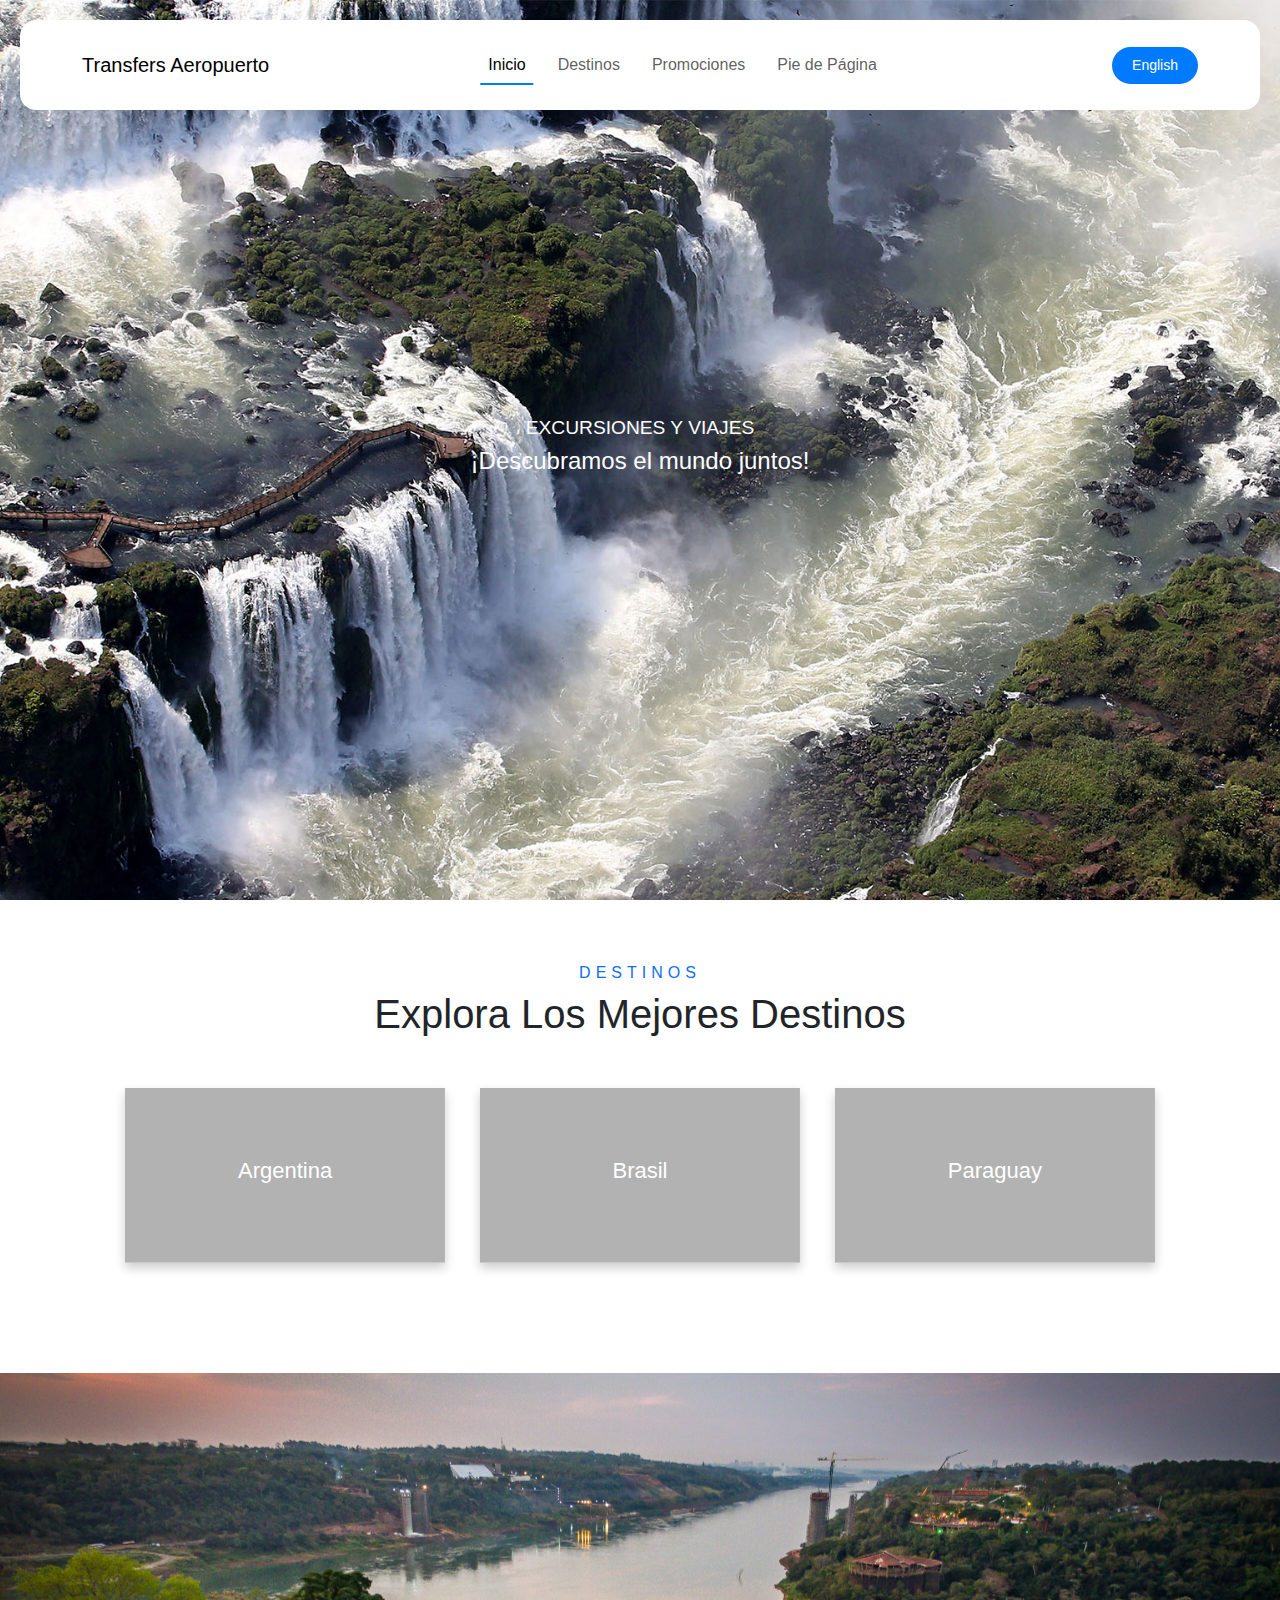
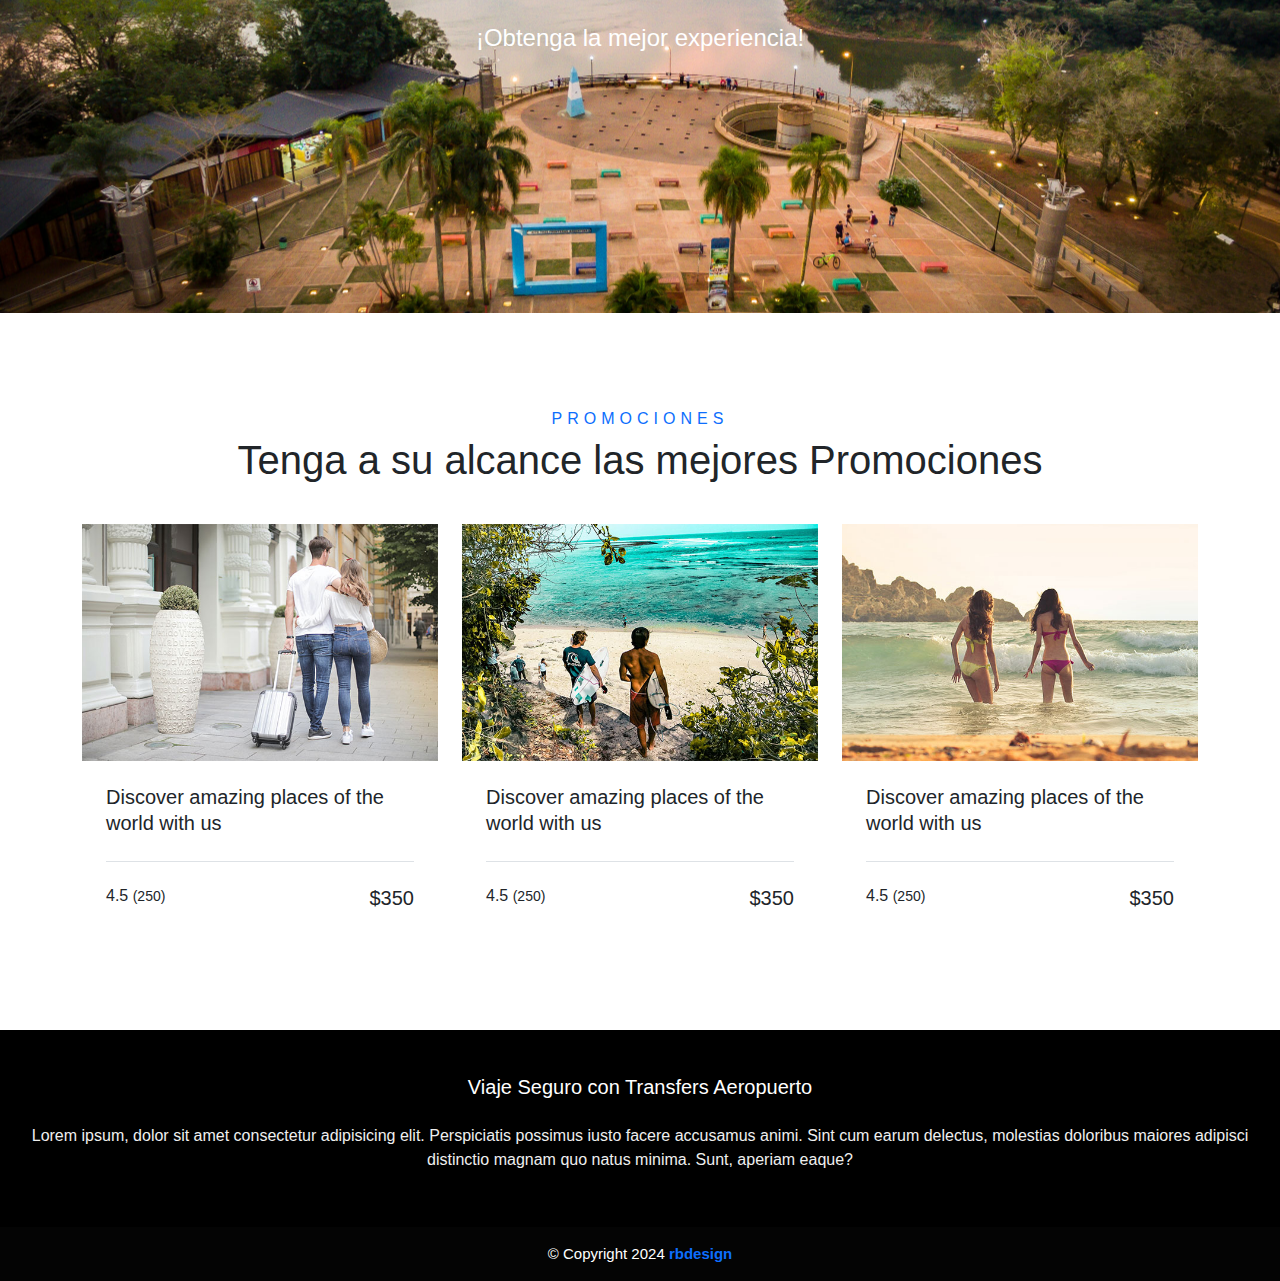
==== index.html @ f8981b1e "." ====
<!DOCTYPE html>
<html lang="es">

<head>
    <meta charset="UTF-8">
    <meta name="viewport" content="width=device-width, initial-scale=1.0">
    <title>Transfers Aeropuerto</title>

    <!-- Link CSS -->
    <link rel="stylesheet" href="style.css">

    <!-- Link CSS Hover -->
    <link rel="stylesheet" href="destinos.css">

    <!-- Link Navbar Css -->
    <link rel="stylesheet" href="navbar.css">

    <!-- CDN links Bootstrap -->
    <link href="https://cdn.jsdelivr.net/npm/bootstrap@5.3.3/dist/css/bootstrap.min.css" rel="stylesheet"
        integrity="sha384-QWTKZyjpPEjISv5WaRU9OFeRpok6YctnYmDr5pNlyT2bRjXh0JMhjY6hW+ALEwIH" crossorigin="anonymous">
    <script src="https://cdn.jsdelivr.net/npm/bootstrap@5.3.3/dist/js/bootstrap.bundle.min.js"
        integrity="sha384-YvpcrYf0tY3lHB60NNkmXc5s9fDVZLESaAA55NDzOxhy9GkcIdslK1eN7N6jIeHz" crossorigin="anonymous">
        </script>

</head>

<body>

    <!-- Star Navbar -->
    <nav class="navbar navbar-expand-lg fixed-top">
        <div class="container">
            <a class="navbar-brand me-auto flex-column" href="#">Transfers Aeropuerto</a>
            <div class="offcanvas offcanvas-end" tabindex="-1" id="offcanvasNavbar"
                aria-labelledby="offcanvasNavbarLabel">
                <div class="offcanvas-header">
                    <h5 class="offcanvas-title" id="offcanvasNavbarLabel">Transfers Aeropuerto</h5>
                    <button type="button" class="btn-close shadow-none border-0" data-bs-dismiss="offcanvas" aria-label="Close"></button>
                </div>
                <div class="offcanvas-body">
                    <ul class="navbar-nav justify-content-center flex-grow-1 pe-3">
                        <li class="nav-item">
                            <a class="nav-link mx-lg-2 active" aria-current="page" href="#">Inicio</a>
                        </li>
                        <li class="nav-item">
                            <a class="nav-link mx-lg-2" href="#nuestros-programas">Destinos</a>
                        </li>
                        <li class="nav-item">
                            <a class="nav-link mx-lg-2" href="#promociones">Promociones</a>
                        </li>
                        <li class="nav-item">
                            <a class="nav-link mx-lg-2" href="#pie-pagina">Pie de Página</a>
                        </li>
                    </ul>
                </div>
            </div>
            <a href="#" class="login-button">English</a>
            <button class="navbar-toggler shadow-none border-0 pe-0" type="button" data-bs-toggle="offcanvas"
                data-bs-target="#offcanvasNavbar" aria-controls="offcanvasNavbar" aria-label="Toggle navigation">
                <span class="navbar-toggler-icon"></span>
            </button>
        </div>
    </nav>
    <!-- End Navbar -->

    <!-- Star Hero -->
    <section class="hero-section">
        <div class="container d-flex align-items-center justify-content-center fs-1 text-white flex-column text-center">
            <h2>EXCURSIONES Y VIAJES</h2>
            <h1>¡Descubramos el mundo juntos!</h1>
        </div>
    </section>
    <!-- End Hero -->

    <!-- Star Destination -->
    <section id="nuestros-programas">
        <div id="nuestros-servicios">
            <div class="text-center mb-3 pb-3 pt-5">
                <h6 class="text-primary text-uppercase" style="letter-spacing: 5px;">DESTINOS</h6>
                <h1>Explora Los Mejores Destinos</h1>
            </div>

            <div class="box-container">

                <a href="arg.html">
                    <div class="box-2">
                        <h3>Argentina</h3>
                    </div>
                </a>

                <a href="br.html">
                    <div class="box-3">
                        <h3>Brasil</h3>
                    </div>
                </a>

                <a href="py.html">
                    <div class="box-1">
                        <h3>Paraguay</h3>
                    </div>
                </a>

            </div>
        </div>
    </section>
    <!-- End Destination -->

    <!-- Star Section -->
    <section class="section-hero">
        <div class="container-section d-flex align-items-center justify-content-center fs-1 text-white flex-column text-center">
            <h1>¡Obtenga la mejor experiencia!</h1>
        </div>
    </section>
    <!-- End Section -->

    <!-- Packages Start -->
    <div class="container-fluid py-5" id="promociones">
        <div class="container pt-5 pb-3">
            <div class="text-center mb-3 pb-3">
                <h6 class="text-primary text-uppercase" style="letter-spacing: 5px;">PROMOCIONES</h6>
                <h1>Tenga a su alcance las mejores Promociones</h1>
            </div>
            <div class="row">
                <div class="col-lg-4 col-md-6 mb-4">
                    <div class="package-item bg-white mb-2">
                        <img class="img-fluid" src="img/package-1.jpg" alt="">
                        <div class="p-4">
                            <a class="h5 text-decoration-none" href="">Discover amazing places of the world with us</a>
                            <div class="border-top mt-4 pt-4">
                                <div class="d-flex justify-content-between">
                                    <h6 class="m-0">4.5 <small>(250)</small></h6>
                                    <h5 class="m-0">$350</h5>
                                </div>
                            </div>
                        </div>
                    </div>
                </div>
                <div class="col-lg-4 col-md-6 mb-4">
                    <div class="package-item bg-white mb-2">
                        <img class="img-fluid" src="img/package-2.jpg" alt="">
                        <div class="p-4">
                            <a class="h5 text-decoration-none" href="">Discover amazing places of the world with us</a>
                            <div class="border-top mt-4 pt-4">
                                <div class="d-flex justify-content-between">
                                    <h6 class="m-0">4.5 <small>(250)</small></h6>
                                    <h5 class="m-0">$350</h5>
                                </div>
                            </div>
                        </div>
                    </div>
                </div>
                <div class="col-lg-4 col-md-6 mb-4">
                    <div class="package-item bg-white mb-2">
                        <img class="img-fluid" src="img/package-3.jpg" alt="">
                        <div class="p-4">
                            <a class="h5 text-decoration-none" href="">Discover amazing places of the world with us</a>
                            <div class="border-top mt-4 pt-4">
                                <div class="d-flex justify-content-between">
                                    <h6 class="m-0">4.5 <small>(250)</small></h6>
                                    <h5 class="m-0">$350</h5>
                                </div>
                            </div>
                        </div>
                    </div>
                </div>
            </div>
        </div>
    </div>
    <!-- Packages End -->

    <!-- Star Footer -->
    <footer id="pie-pagina">
        <div class="grupo-1">
            <div class="box">
                <h2>Viaje Seguro con Transfers Aeropuerto</h2>
                <p>Lorem ipsum, dolor sit amet consectetur adipisicing elit. Perspiciatis possimus iusto facere
                    accusamus animi.
                    Sint cum earum delectus, molestias doloribus maiores adipisci distinctio magnam quo natus minima.
                    Sunt,
                    aperiam eaque?</p>
            </div>
        </div>

        <div class="grupo-2">
            <small>&copy; Copyright 2024 <b><a href="#" class="bernidesign" target="_blank">rbdesign</a><b></b></small>
        </div>
    </footer>
    <!-- End Footer -->

    <!-- Link Bootstrap JS-->
    <script src="https://cdn.jsdelivr.net/npm/bootstrap@5.3.3/dist/js/bootstrap.bundle.min.js"
        integrity="sha384-YvpcrYf0tY3lHB60NNkmXc5s9fDVZLESaAA55NDzOxhy9GkcIdslK1eN7N6jIeHz"
        crossorigin="anonymous"></script>
</body>

</html>
---- style.css ----
:root {
    --blue: #007bff;
    --indigo: #6610f2;
    --purple: #6f42c1;
    --pink: #e83e8c;
    --red: #dc3545;
    --orange: #fd7e14;
    --yellow: #ffc107;
    --green: #28a745;
    --teal: #20c997;
    --cyan: #17a2b8;
    --white: #fff;
    --gray: #6c757d;
    --gray-dark: #343a40;
    --primary: #7AB730;
    --secondary: #f4faec;
    --success: #28a745;
    --info: #17a2b8;
    --warning: #ffc107;
    --danger: #dc3545;
    --light: #FFFFFF;
    --dark: #212121;
    --breakpoint-xs: 0;
    --breakpoint-sm: 576px;
    --breakpoint-md: 768px;
    --breakpoint-lg: 992px;
    --breakpoint-xl: 1200px;
    --font-family-sans-serif: "Poppins", sans-serif;
    --font-family-monospace: SFMono-Regular, Menlo, Monaco, Consolas, "Liberation Mono", "Courier New", monospace;
  }

  @import url('https://fonts.googleapis.com/css2?family=Nunito:wght@400;800&display=swap');

*{
    margin: 0;
    padding: 0;
    box-sizing: border-box;
    font-family: 'Nunito', sans-serif;
}

/*Inicio de Destinos Turisticos*/
#nuestros-programas{
    font-family: 'Poppins', sans-serif;
    margin:0; padding:0;
    box-sizing: border-box;
    outline: none; border:none;
    text-decoration: none;
    transition: .2s linear;
  }
  
  #nuestros-programas{
    background-color: #fff;
    padding:15px 9%;
    padding-bottom: 100px;
    width: 100%;
  }
  
  /*#nuestros-programas .heading{
    text-align: center;
    padding-bottom: 15px;
    /*color:#6a6a6a;
    /*margin-top:30px;
    font-family: 'Roboto', sans-serif;
    text-shadow: 0 5px 10px rgba(0,0,0,.2);
  }
  */
  
  #nuestros-programas .box-container{
    display: grid;
    grid-template-columns: repeat(auto-fit, minmax(270px, 1fr));
    gap:15px;
    max-width: 1200px;
    margin: auto;
  }
  
  #nuestros-programas .box-container a{
    text-decoration: none;
  }
  
  #nuestros-programas .modal-footer a{
    text-decoration: none;
    color: #fff;
  }
  
  #nuestros-programas .box-container .box-1, .box-2, .box-3{
    box-shadow: 0 5px 10px rgba(0,0,0,.2);
    background-image: linear-gradient(
        0deg,
        rgba(0,0,0,0.3),
        rgba(0,0,0,0.3)
    ) 
    ,url(https://www.civitatis.com/f/argentina/puerto-iguazu/excursion-ciudad-este-589x392.jpg);
    background-size: cover;
    background-position: center center;
    text-align: center;
    padding:60px 40px;
    margin: 10px;
    transition: transform 0.6s ease;
  }
  
  #nuestros-programas .box-container .box-2{
    background-image: linear-gradient(
        0deg,
        rgba(0,0,0,0.3),
        rgba(0,0,0,0.3)
    ) 
    ,url(https://a.travel-assets.com/findyours-php/viewfinder/images/res70/80000/80259-Misiones-Province.jpg);
  }
  
  #nuestros-programas .box-container .box-3{
    background-image: linear-gradient(
        0deg,
        rgba(0,0,0,0.3),
        rgba(0,0,0,0.3)
    ) 
    ,url(https://cdn-clubecandeias.s3.sa-east-1.amazonaws.com/uploads/2022/12/cataratas-foz-do-iguacu-parana-clube-candeias-1.jpeg);
  }
  
  #nuestros-programas .box-container .box-1:hover, .box-2:hover, .box-3:hover{
    transform: scale(1.1);
  }
  
  #nuestros-programas .box-container .box-1 h3{
    color:#fff;
    font-size: 22px;
    padding:10px 0;
  }
  
  #nuestros-programas .box-container .box-2 h3{
    color:#fff;
    font-size: 22px;
    padding:10px 0;
  }
  
  #nuestros-programas .box-container .box-3 h3{
    color:#fff;
    font-size: 22px;
    padding:10px 0;
  }
  
  #nuestros-programas .box-container .modal-body .list-item{
    display: flex;
    align-items: center;
  }
  
  @media (max-width: 768px){
    .container{
        padding:20px;
    }
  }

/*Fin de Destinos Turisticos*/

.section-hero{
  background: url(./img/fondo-6.jpg) no-repeat center;
  background-size: cover;
  width: 100%;
  height: 60vh;
}

.section-hero::before{
  content: "";
  position: absolute;
  top: 0;
  right: 0;
  bottom: 0;
  left: 0;
}

.section-hero .container-section{
  height: 60vh;
  z-index: 1;
  position: relative;
}

.section-hero h1{
  font-size: 1.5rem;
}

/*PIE DE PAGINA*//*PIE DE PAGINA*//*PIE DE PAGINA*//*PIE DE PAGINA*/

#pie-pagina{
  width: 100%;
  background-color: black;
  font-family: 'Open Sans', sans-serif;
}

#pie-pagina .grupo-1{
  display: flex;
  align-items: center;
  justify-content: center;
  text-align: center;
  flex-direction: column;
  grid-template-columns: repeat(3, 1fr);
  grid-gap:50px;
  padding: 45px 0px;
}

#pie-pagina .grupo-1 .box h2{
  color: #fff;
  margin-bottom: 25px;
  font-size: 20px;
}

#pie-pagina .grupo-1 .box p{
  color: #efefef;
  margin-bottom: 10px;
}

#pie-pagina .grupo-2{
  background-color: rgb(4, 4, 4);
  padding: 15px 10px;
  text-align: center;
  color: #fff;
}

#pie-pagina .grupo-2 small{
  font-size: 15px;
}

#pie-pagina .bernidesign{
  text-decoration: none;
}

@media screen and (max-width:720px){
  .pie-pagina .grupo-1{
      width: 90%;
      grid-template-columns: repeat(1, 1fr);
      grid-gap:30px;
      padding: 35px 0px;
  }
}
---- destinos.css ----
.card-img-top{
    border-radius: 50px;
    padding: 20px;
}
.card{
    border-radius: 30px;
    box-shadow: rgba(0, 0, 0, 0.1) 0px 1px 2px 0px;
}
.card-body{
    padding: 25px;
    margin-top: -15px;
}
.btn-primary{
    border-radius: 50px;
    width: 120px;
}
.btn-primary:hover{
    background-color: black;
    border: none;
}
h3,h5{
    color: rgb(0, 91, 228);
}
---- navbar.css ----
.login-button {
    background-color: #007bff;
    color: #fff;
    font-size: 14px;
    padding: 8px 20px;
    border-radius: 50px;
    text-decoration: none;
    transition: 0.3s background-color;
}

.navbar{
    background-color: #fff;
    height: 90px;
    margin: 20px;
    border-radius: 16px;
    padding: 0.5rem;
}

.login-button:hover {
    background-color: aqua;
}

.navbar-toggler {
    border: none;
    font-size: 1.25rem;
}

.navbar-toggler:focus,
.navbar-close {
    box-shadow: none;
    outline: none;
}

.nav-link {
    color: #000;
    font-weight: 500;
    position: relative;
}

.nav-link:hover,
.nav-link.active {
    color: #000;
}

@media (min-width: 991px) {
    .nav-link::before {
        content: "";
        position: absolute;
        bottom: 0;
        left: 50%;
        transform: translate(-50%);
        width: 0;
        height: 2px;
        background-color: #007bff;
        visibility: hidden;
        transition: 0.3s ease-in-out;
    }

    .nav-link:hover::before,
    .nav-link.active::before {
        width: 100%;
        visibility: visible;
    }
}

@media (max-width: 991px) {
    .container .navbar-brand{
        font-size: 1rem;
    }

    .login-button{
        font-size: .7rem;
    }
}

.hero-section{
    background: url(./img/fondo-2.jpg) no-repeat center;
    background-size: cover;
    width: 100%;
    height: 100vh;
}

.hero-section::before{
    content: "";
    position: absolute;
    top: 0;
    right: 0;
    bottom: 0;
    left: 0;
}

.hero-section .container{
    height: 100vh;
    z-index: 1;
    position: relative;
}

.hero-section h1{
    font-size: 1.5rem;
}

.hero-section h2{
    font-size: 1.2rem;
}
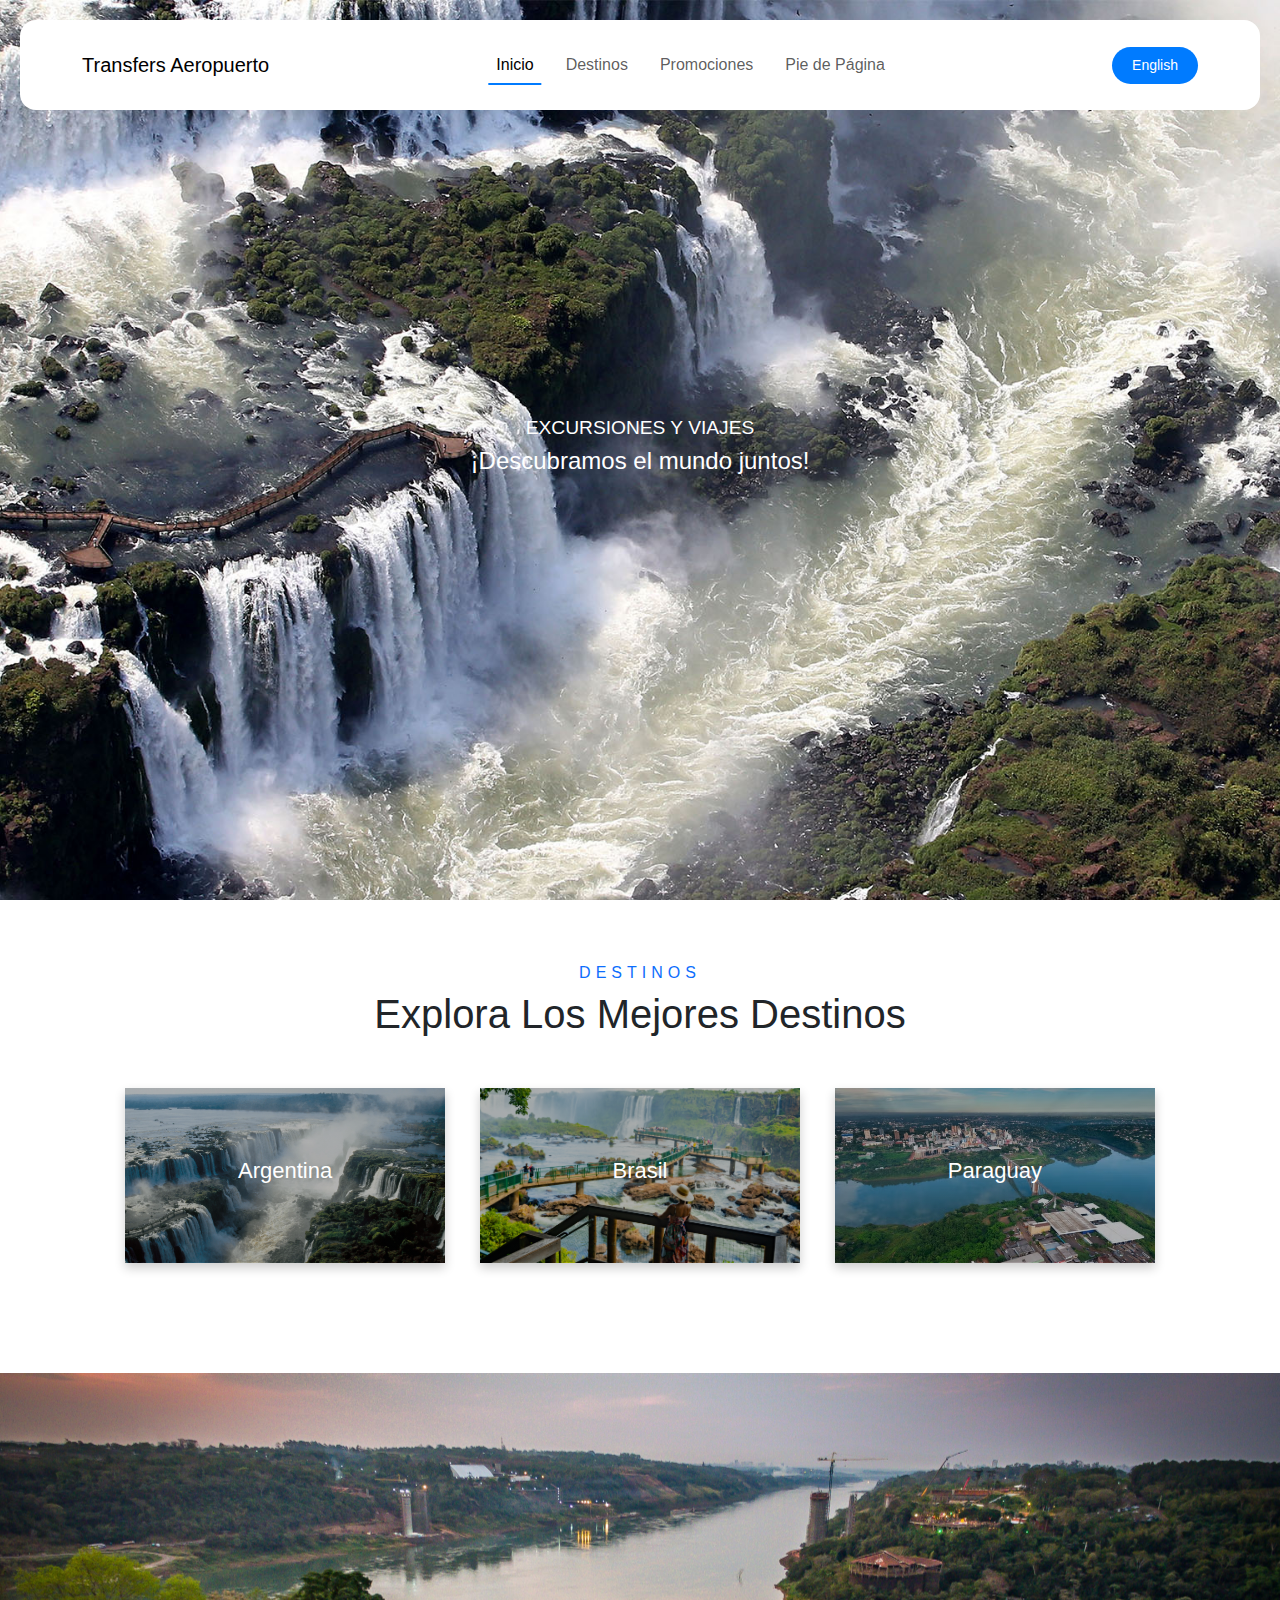
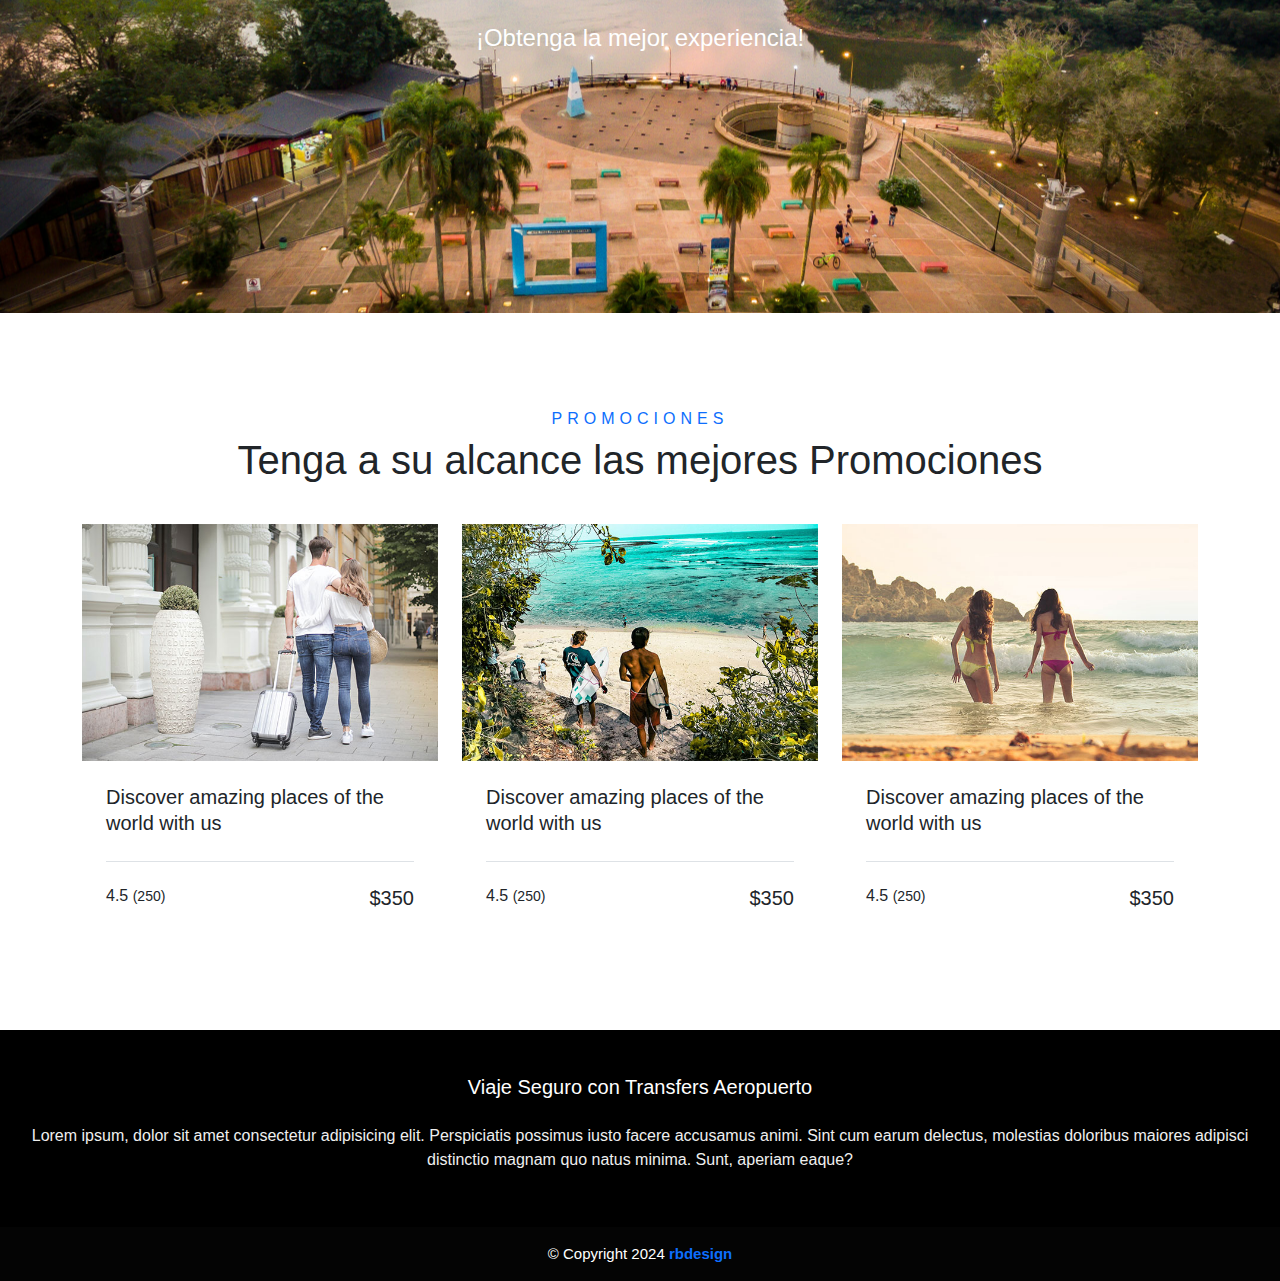
==== commit 5660214b: "." ====
--- a/index.html
+++ b/index.html
@@ -27,17 +27,20 @@
 <body>
 
     <!-- Star Navbar -->
-    <nav class="navbar navbar-expand-lg fixed-top">
+    <nav class="navbar navbar-expand-lg fixed-top ">
         <div class="container">
-            <a class="navbar-brand me-auto flex-column" href="#">Transfers Aeropuerto</a>
+            <a class="navbar-brand me-auto flex-column" href="index.html">Transfers Aeropuerto</a>
+
             <div class="offcanvas offcanvas-end" tabindex="-1" id="offcanvasNavbar"
                 aria-labelledby="offcanvasNavbarLabel">
+
                 <div class="offcanvas-header">
-                    <h5 class="offcanvas-title" id="offcanvasNavbarLabel">Transfers Aeropuerto</h5>
+                    <h4 class="offcanvas-title" id="offcanvasNavbarLabel">Transfers Aeropuerto</h4>
                     <button type="button" class="btn-close shadow-none border-0" data-bs-dismiss="offcanvas" aria-label="Close"></button>
                 </div>
-                <div class="offcanvas-body">
-                    <ul class="navbar-nav justify-content-center flex-grow-1 pe-3">
+
+                <div class="offcanvas-body d-flex ">
+                    <ul class="navbar-nav justify-content-center align-items-center flex-grow-1">
                         <li class="nav-item">
                             <a class="nav-link mx-lg-2 active" aria-current="page" href="#">Inicio</a>
                         </li>
@@ -53,11 +56,13 @@
                     </ul>
                 </div>
             </div>
+
             <a href="#" class="login-button">English</a>
             <button class="navbar-toggler shadow-none border-0 pe-0" type="button" data-bs-toggle="offcanvas"
                 data-bs-target="#offcanvasNavbar" aria-controls="offcanvasNavbar" aria-label="Toggle navigation">
                 <span class="navbar-toggler-icon"></span>
             </button>
+            
         </div>
     </nav>
     <!-- End Navbar -->
--- a/style.css
+++ b/style.css
@@ -82,6 +82,24 @@
     color: #fff;
   }
   
+  #nuestros-programas .box-container .box-2{
+    background-image: linear-gradient(
+        0deg,
+        rgba(0,0,0,0.3),
+        rgba(0,0,0,0.3)
+    ) 
+    ,url(./img/destinos-arg.jpg);
+  }
+  
+  #nuestros-programas .box-container .box-3{
+    background-image: linear-gradient(
+        0deg,
+        rgba(0,0,0,0.3),
+        rgba(0,0,0,0.3)
+    ) 
+    ,url(./img/destinos-br.jpeg);
+  }
+
   #nuestros-programas .box-container .box-1, .box-2, .box-3{
     box-shadow: 0 5px 10px rgba(0,0,0,.2);
     background-image: linear-gradient(
@@ -89,31 +107,13 @@
         rgba(0,0,0,0.3),
         rgba(0,0,0,0.3)
     ) 
-    ,url(https://www.civitatis.com/f/argentina/puerto-iguazu/excursion-ciudad-este-589x392.jpg);
+    ,url(./img/destinos-py.jpg);
     background-size: cover;
     background-position: center center;
     text-align: center;
     padding:60px 40px;
     margin: 10px;
     transition: transform 0.6s ease;
-  }
-  
-  #nuestros-programas .box-container .box-2{
-    background-image: linear-gradient(
-        0deg,
-        rgba(0,0,0,0.3),
-        rgba(0,0,0,0.3)
-    ) 
-    ,url(https://a.travel-assets.com/findyours-php/viewfinder/images/res70/80000/80259-Misiones-Province.jpg);
-  }
-  
-  #nuestros-programas .box-container .box-3{
-    background-image: linear-gradient(
-        0deg,
-        rgba(0,0,0,0.3),
-        rgba(0,0,0,0.3)
-    ) 
-    ,url(https://cdn-clubecandeias.s3.sa-east-1.amazonaws.com/uploads/2022/12/cataratas-foz-do-iguacu-parana-clube-candeias-1.jpeg);
   }
   
   #nuestros-programas .box-container .box-1:hover, .box-2:hover, .box-3:hover{
--- a/navbar.css
+++ b/navbar.css
@@ -64,6 +64,7 @@
 }
 
 @media (max-width: 991px) {
+
     .container .navbar-brand{
         font-size: 1rem;
     }
@@ -71,6 +72,10 @@
     .login-button{
         font-size: .7rem;
     }
+
+    .offcanvas-body a{
+        font-size: 1.3rem;
+    }
 }
 
 .hero-section{
@@ -101,4 +106,100 @@
 
 .hero-section h2{
     font-size: 1.2rem;
+}
+
+
+
+.hero-section-1{
+    background: url(./img/destinos-arg.jpg) no-repeat center;
+    background-size: cover;
+    width: 100%;
+    height: 100vh;
+}
+
+.hero-section-1::before{
+    content: "";
+    position: absolute;
+    top: 0;
+    right: 0;
+    bottom: 0;
+    left: 0;
+}
+
+.hero-section-1 .container{
+    height: 100vh;
+    z-index: 1;
+    position: relative;
+}
+
+.hero-section-1 h1{
+    font-size: 1.5rem;
+}
+
+.hero-section-1 h2{
+    font-size: 1.2rem;
+}
+
+
+
+.hero-section-2{
+    background: url(./img/destinos-br.jpeg) no-repeat center;
+    background-size: cover;
+    width: 100%;
+    height: 100vh;
+}
+
+.hero-section-2::before{
+    content: "";
+    position: absolute;
+    top: 0;
+    right: 0;
+    bottom: 0;
+    left: 0;
+}
+
+.hero-section-2 .container{
+    height: 100vh;
+    z-index: 1;
+    position: relative;
+}
+
+.hero-section-2 h1{
+    font-size: 1.5rem;
+}
+
+.hero-section-2 h2{
+    font-size: 1.2rem;
+}
+
+
+
+.hero-section-3{
+    background: url(./img/destinos-py.jpg) no-repeat center;
+    background-size: cover;
+    width: 100%;
+    height: 100vh;
+}
+
+.hero-section-3::before{
+    content: "";
+    position: absolute;
+    top: 0;
+    right: 0;
+    bottom: 0;
+    left: 0;
+}
+
+.hero-section-3 .container{
+    height: 100vh;
+    z-index: 1;
+    position: relative;
+}
+
+.hero-section-3 h1{
+    font-size: 1.5rem;
+}
+
+.hero-section-3 h2{
+    font-size: 1.2rem;
 }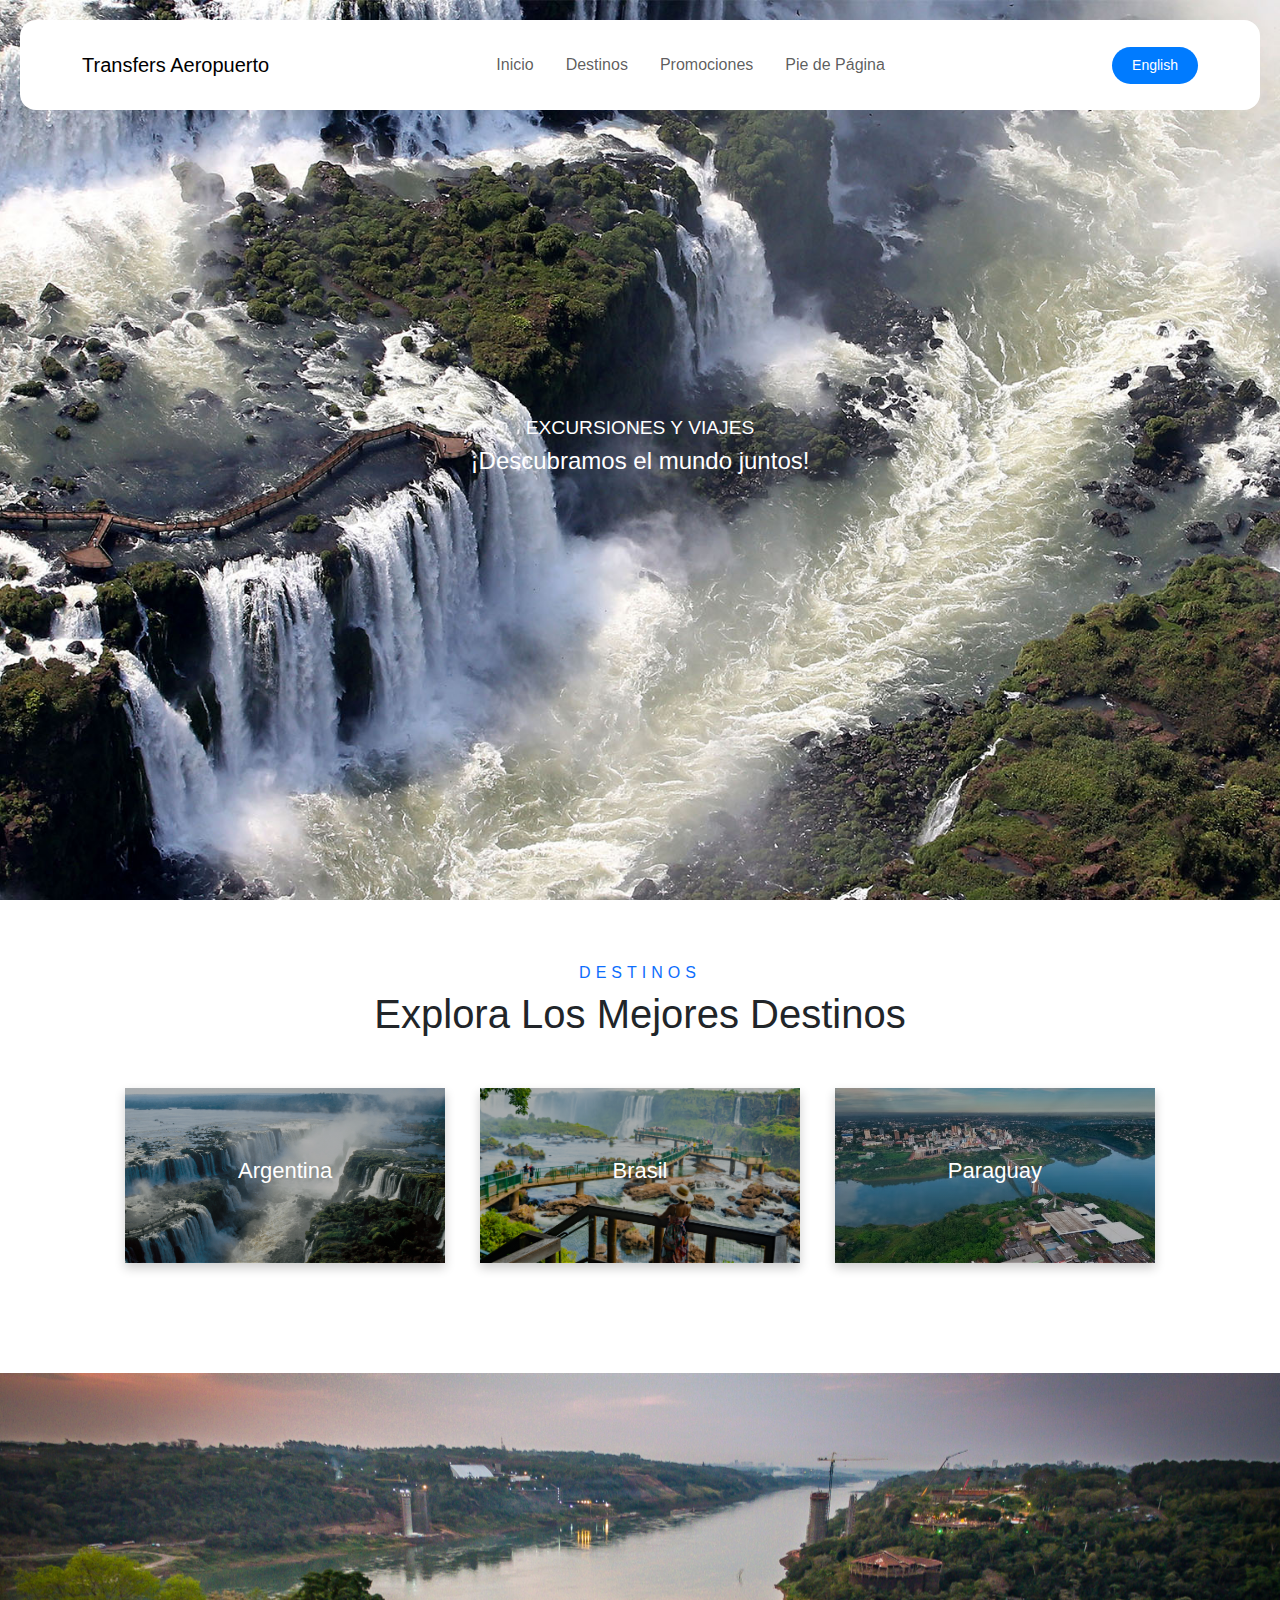
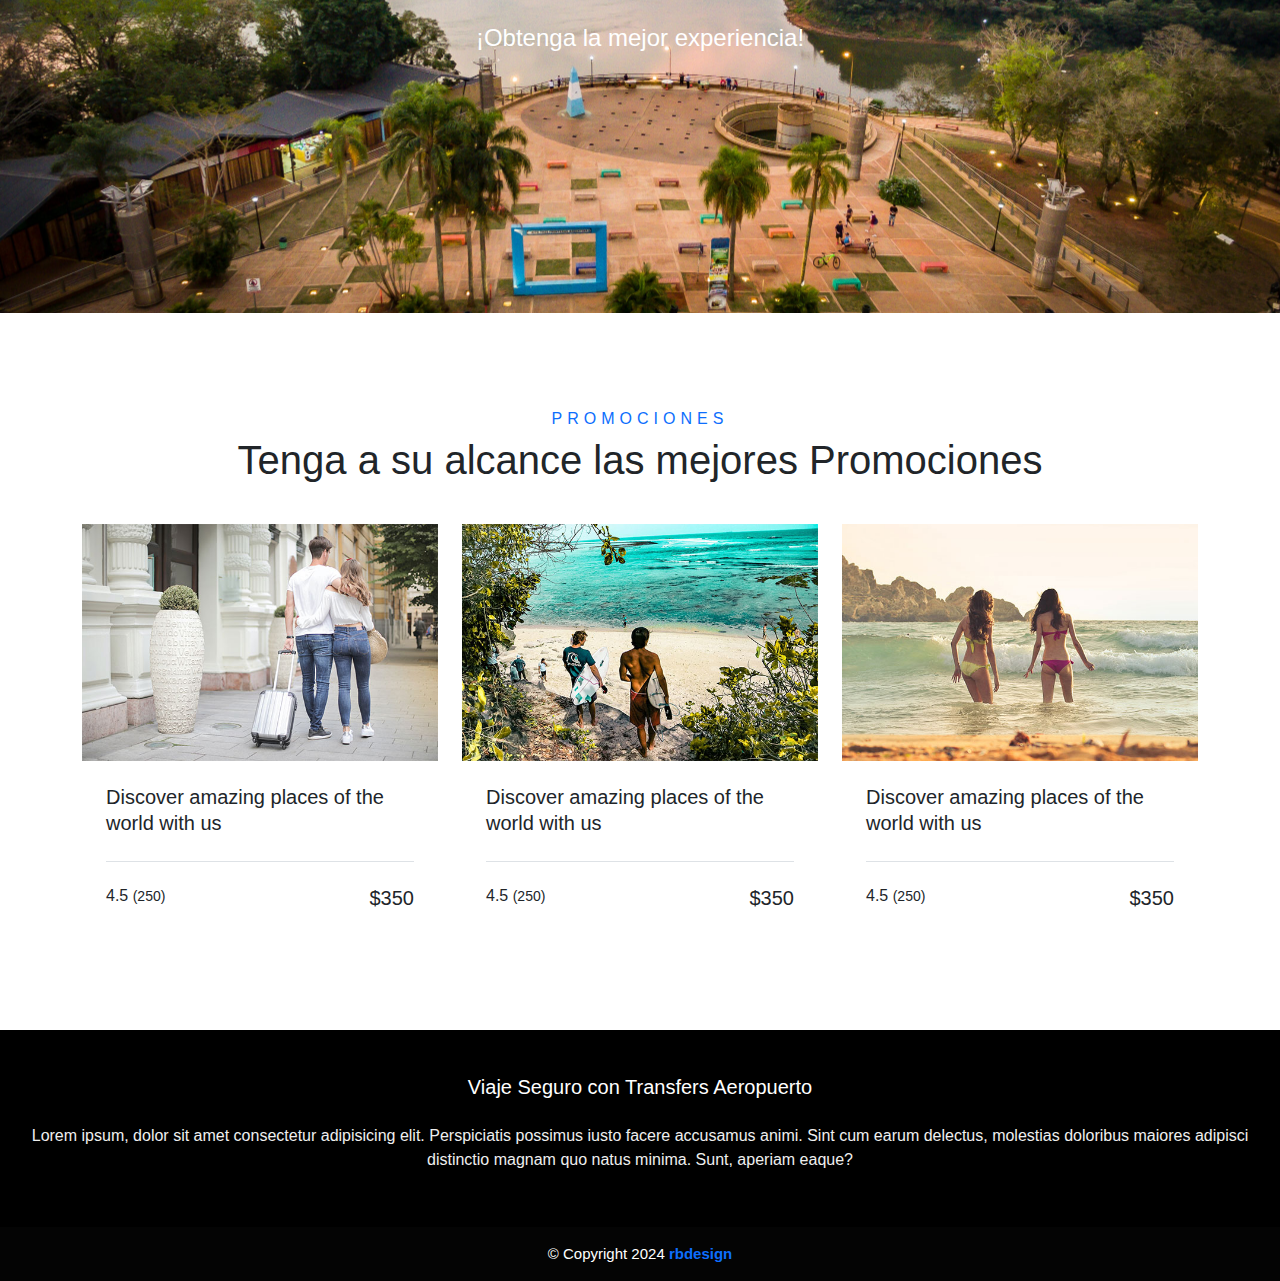
==== commit 7f7c76a4: "." ====
--- a/index.html
+++ b/index.html
@@ -27,22 +27,22 @@
 <body>
 
     <!-- Star Navbar -->
-    <nav class="navbar navbar-expand-lg fixed-top ">
+    <nav class="navbar navbar-expand-lg fixed-top">
         <div class="container">
             <a class="navbar-brand me-auto flex-column" href="index.html">Transfers Aeropuerto</a>
 
-            <div class="offcanvas offcanvas-end" tabindex="-1" id="offcanvasNavbar"
+            <div class="offcanvas bg-transparent offcanvas-end" tabindex="-1" id="offcanvasNavbar"
                 aria-labelledby="offcanvasNavbarLabel">
 
                 <div class="offcanvas-header">
                     <h4 class="offcanvas-title" id="offcanvasNavbarLabel">Transfers Aeropuerto</h4>
-                    <button type="button" class="btn-close shadow-none border-0" data-bs-dismiss="offcanvas" aria-label="Close"></button>
-                </div>
-
-                <div class="offcanvas-body d-flex ">
+                    <button type="button" class="btn-close btn-close-white shadow-none border-0" data-bs-dismiss="offcanvas" aria-label="Close"></button>
+                </div>
+
+                <div class="offcanvas-body d-flex">
                     <ul class="navbar-nav justify-content-center align-items-center flex-grow-1">
                         <li class="nav-item">
-                            <a class="nav-link mx-lg-2 active" aria-current="page" href="#">Inicio</a>
+                            <a class="nav-link nav-link-white mx-lg-2" href="#">Inicio</a>
                         </li>
                         <li class="nav-item">
                             <a class="nav-link mx-lg-2" href="#nuestros-programas">Destinos</a>
--- a/navbar.css
+++ b/navbar.css
@@ -76,6 +76,18 @@
     .offcanvas-body a{
         font-size: 1.3rem;
     }
+
+    .offcanvas{
+        backdrop-filter: blur(5px);
+    }
+
+    .offcanvas-body a{
+        color: #fff;
+    }
+
+    .offcanvas-header h4{
+        color: #fff;
+    }
 }
 
 .hero-section{
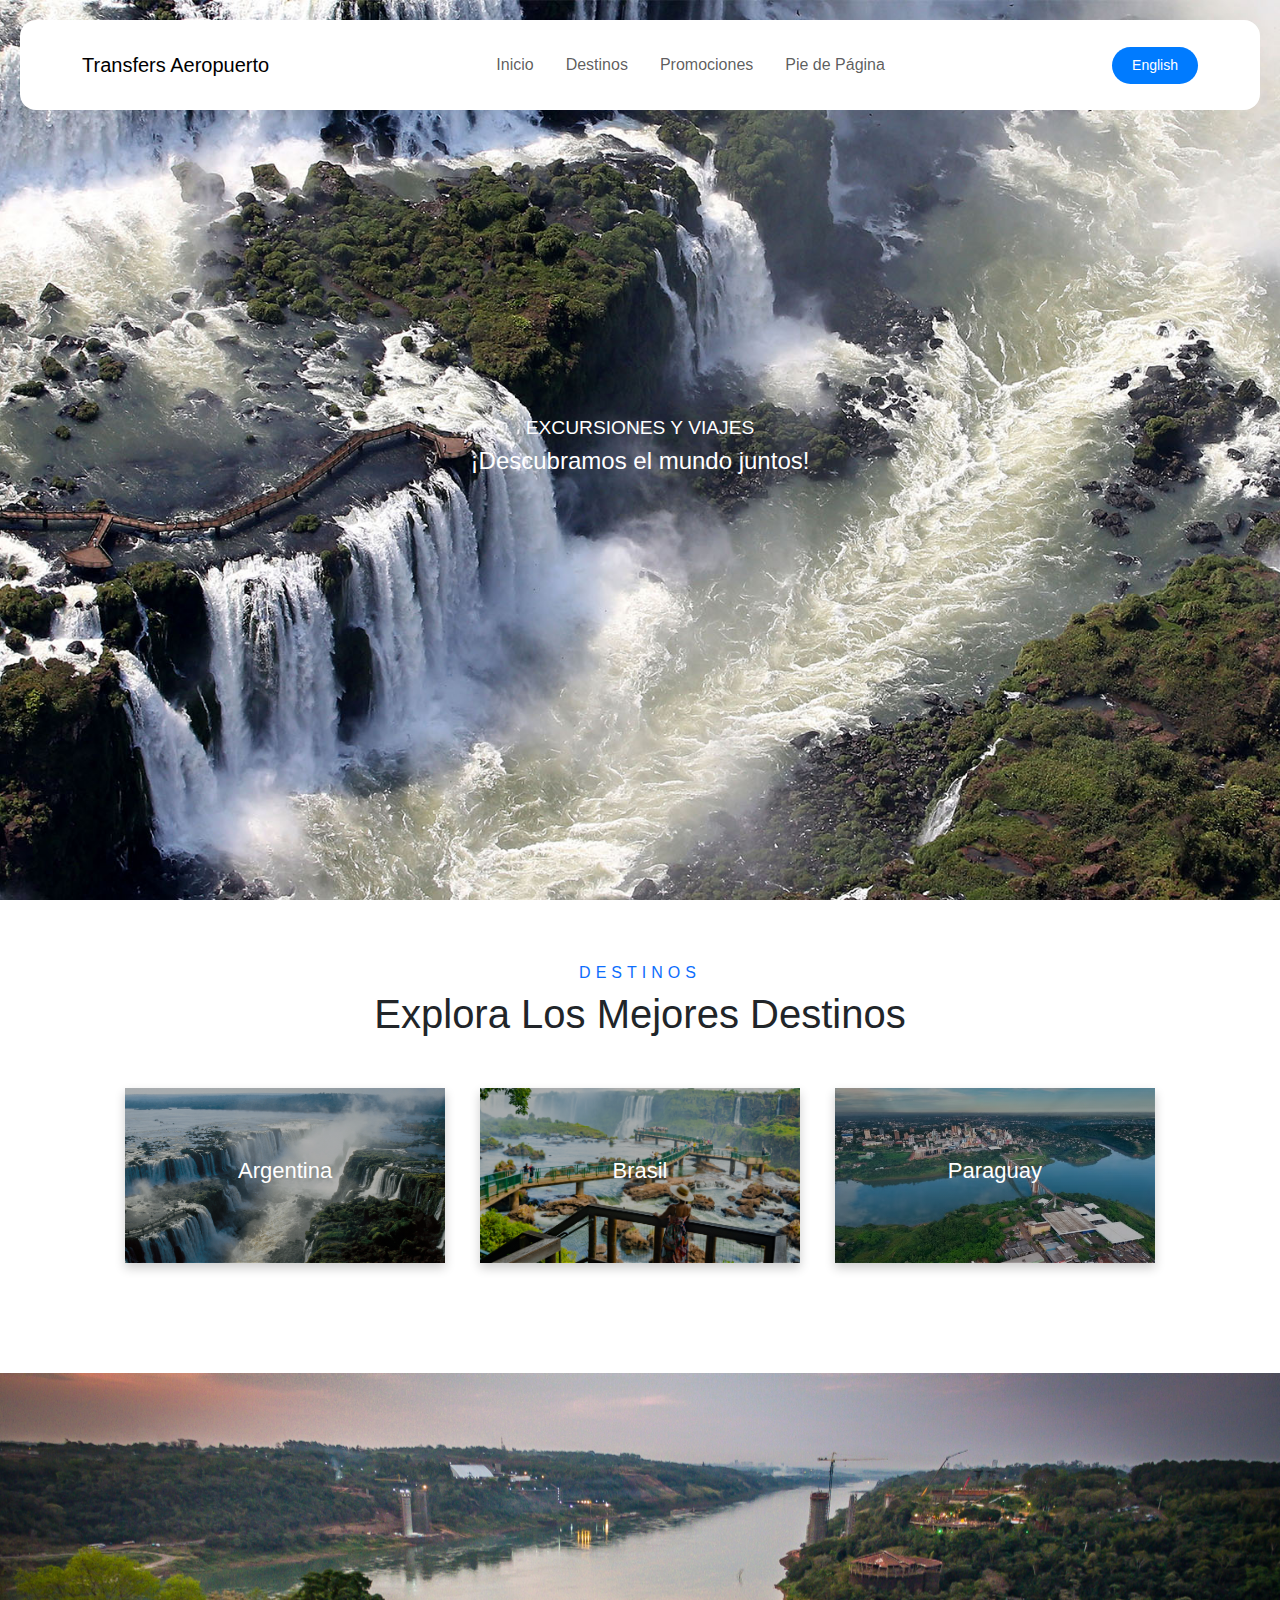
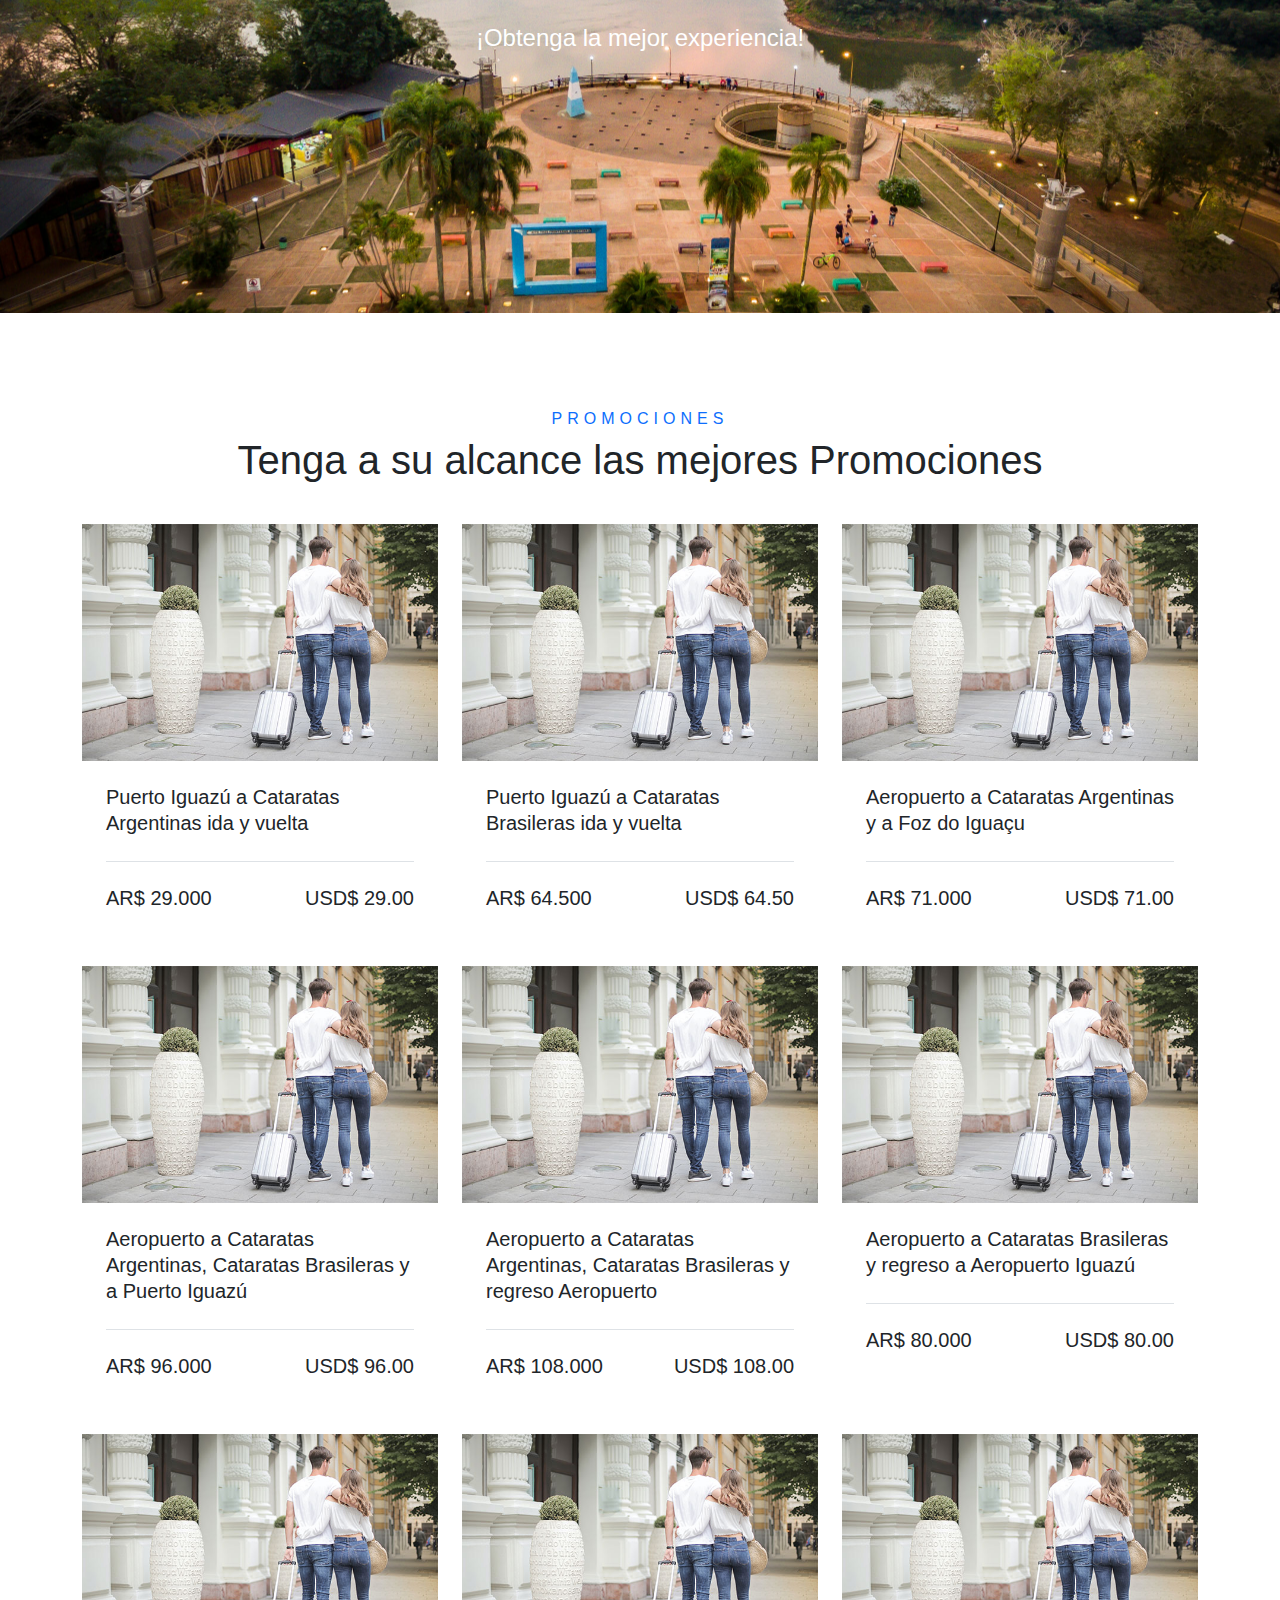
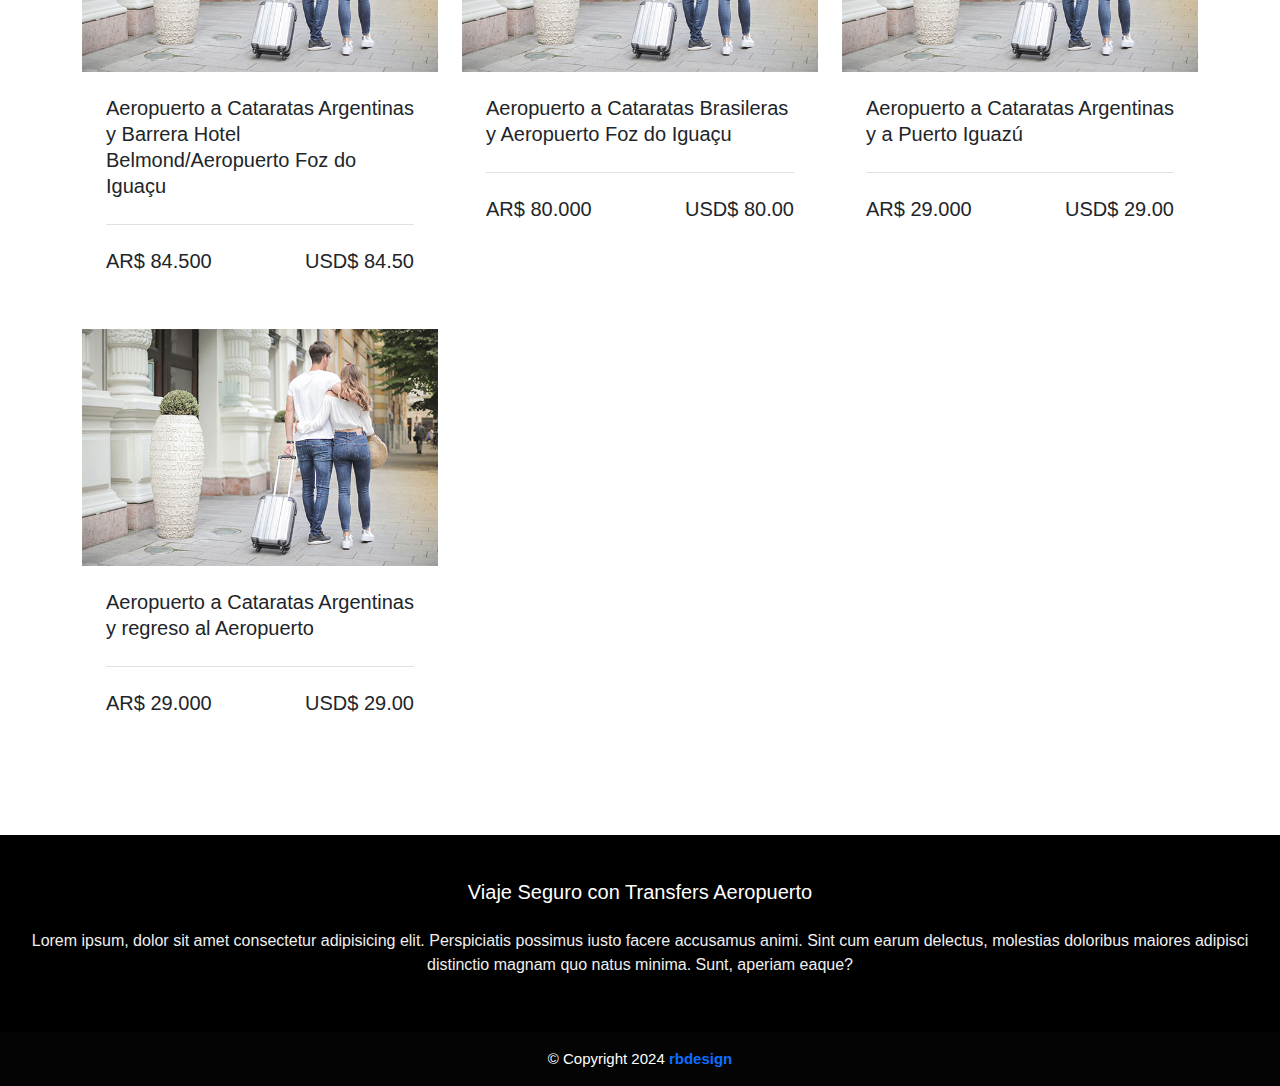
==== commit 9e420884: "." ====
--- a/index.html
+++ b/index.html
@@ -36,7 +36,8 @@
 
                 <div class="offcanvas-header">
                     <h4 class="offcanvas-title" id="offcanvasNavbarLabel">Transfers Aeropuerto</h4>
-                    <button type="button" class="btn-close btn-close-white shadow-none border-0" data-bs-dismiss="offcanvas" aria-label="Close"></button>
+                    <button type="button" class="btn-close btn-close-white shadow-none border-0"
+                        data-bs-dismiss="offcanvas" aria-label="Close"></button>
                 </div>
 
                 <div class="offcanvas-body d-flex">
@@ -62,7 +63,7 @@
                 data-bs-target="#offcanvasNavbar" aria-controls="offcanvasNavbar" aria-label="Toggle navigation">
                 <span class="navbar-toggler-icon"></span>
             </button>
-            
+
         </div>
     </nav>
     <!-- End Navbar -->
@@ -111,7 +112,8 @@
 
     <!-- Star Section -->
     <section class="section-hero">
-        <div class="container-section d-flex align-items-center justify-content-center fs-1 text-white flex-column text-center">
+        <div
+            class="container-section d-flex align-items-center justify-content-center fs-1 text-white flex-column text-center">
             <h1>¡Obtenga la mejor experiencia!</h1>
         </div>
     </section>
@@ -124,49 +126,159 @@
                 <h6 class="text-primary text-uppercase" style="letter-spacing: 5px;">PROMOCIONES</h6>
                 <h1>Tenga a su alcance las mejores Promociones</h1>
             </div>
+
             <div class="row">
-                <div class="col-lg-4 col-md-6 mb-4">
-                    <div class="package-item bg-white mb-2">
-                        <img class="img-fluid" src="img/package-1.jpg" alt="">
-                        <div class="p-4">
-                            <a class="h5 text-decoration-none" href="">Discover amazing places of the world with us</a>
-                            <div class="border-top mt-4 pt-4">
-                                <div class="d-flex justify-content-between">
-                                    <h6 class="m-0">4.5 <small>(250)</small></h6>
-                                    <h5 class="m-0">$350</h5>
-                                </div>
-                            </div>
-                        </div>
-                    </div>
-                </div>
-                <div class="col-lg-4 col-md-6 mb-4">
-                    <div class="package-item bg-white mb-2">
-                        <img class="img-fluid" src="img/package-2.jpg" alt="">
-                        <div class="p-4">
-                            <a class="h5 text-decoration-none" href="">Discover amazing places of the world with us</a>
-                            <div class="border-top mt-4 pt-4">
-                                <div class="d-flex justify-content-between">
-                                    <h6 class="m-0">4.5 <small>(250)</small></h6>
-                                    <h5 class="m-0">$350</h5>
-                                </div>
-                            </div>
-                        </div>
-                    </div>
-                </div>
-                <div class="col-lg-4 col-md-6 mb-4">
-                    <div class="package-item bg-white mb-2">
-                        <img class="img-fluid" src="img/package-3.jpg" alt="">
-                        <div class="p-4">
-                            <a class="h5 text-decoration-none" href="">Discover amazing places of the world with us</a>
-                            <div class="border-top mt-4 pt-4">
-                                <div class="d-flex justify-content-between">
-                                    <h6 class="m-0">4.5 <small>(250)</small></h6>
-                                    <h5 class="m-0">$350</h5>
-                                </div>
-                            </div>
-                        </div>
-                    </div>
-                </div>
+
+                <div class="col-lg-4 col-md-6 mb-4">
+                    <div class="package-item bg-white mb-2">
+                        <img class="img-fluid" src="img/package-1.jpg" alt="">
+                        <div class="p-4">
+                            <a class="h5 text-decoration-none" href="">Puerto Iguazú a Cataratas Argentinas ida y vuelta</a>
+                            <div class="border-top mt-4 pt-4">
+                                <div class="d-flex justify-content-between">
+                                    <h5 class="m-0">AR$ 29.000</h5>
+                                    <h5 class="m-0">USD$ 29.00</h5>
+                                </div>
+                            </div>
+                        </div>
+                    </div>
+                </div>
+
+                <div class="col-lg-4 col-md-6 mb-4">
+                    <div class="package-item bg-white mb-2">
+                        <img class="img-fluid" src="img/package-1.jpg" alt="">
+                        <div class="p-4">
+                            <a class="h5 text-decoration-none" href="">Puerto Iguazú a Cataratas Brasileras ida y vuelta</a>
+                            <div class="border-top mt-4 pt-4">
+                                <div class="d-flex justify-content-between">
+                                    <h5 class="m-0">AR$ 64.500</h5>
+                                    <h5 class="m-0">USD$ 64.50</h5>
+                                </div>
+                            </div>
+                        </div>
+                    </div>
+                </div>
+
+                <div class="col-lg-4 col-md-6 mb-4">
+                    <div class="package-item bg-white mb-2">
+                        <img class="img-fluid" src="img/package-1.jpg" alt="">
+                        <div class="p-4">
+                            <a class="h5 text-decoration-none" href="">Aeropuerto a Cataratas Argentinas y a Foz do Iguaçu</a>
+                            <div class="border-top mt-4 pt-4">
+                                <div class="d-flex justify-content-between">
+                                    <h5 class="m-0">AR$ 71.000</h5>
+                                    <h5 class="m-0">USD$ 71.00</h5>
+                                </div>
+                            </div>
+                        </div>
+                    </div>
+                </div>
+
+                <div class="col-lg-4 col-md-6 mb-4">
+                    <div class="package-item bg-white mb-2">
+                        <img class="img-fluid" src="img/package-1.jpg" alt="">
+                        <div class="p-4">
+                            <a class="h5 text-decoration-none" href="">Aeropuerto a Cataratas Argentinas, Cataratas Brasileras y a Puerto Iguazú</a>
+                            <div class="border-top mt-4 pt-4">
+                                <div class="d-flex justify-content-between">
+                                    <h5 class="m-0">AR$ 96.000</h5>
+                                    <h5 class="m-0">USD$ 96.00</h5>
+                                </div>
+                            </div>
+                        </div>
+                    </div>
+                </div>
+
+                <div class="col-lg-4 col-md-6 mb-4">
+                    <div class="package-item bg-white mb-2">
+                        <img class="img-fluid" src="img/package-1.jpg" alt="">
+                        <div class="p-4">
+                            <a class="h5 text-decoration-none" href="">Aeropuerto a Cataratas Argentinas, Cataratas Brasileras y regreso Aeropuerto</a>
+                            <div class="border-top mt-4 pt-4">
+                                <div class="d-flex justify-content-between">
+                                    <h5 class="m-0">AR$ 108.000</h5>
+                                    <h5 class="m-0">USD$ 108.00</h5>
+                                </div>
+                            </div>
+                        </div>
+                    </div>
+                </div>
+
+                <div class="col-lg-4 col-md-6 mb-4">
+                    <div class="package-item bg-white mb-2">
+                        <img class="img-fluid" src="img/package-1.jpg" alt="">
+                        <div class="p-4">
+                            <a class="h5 text-decoration-none" href="">Aeropuerto a Cataratas Brasileras y regreso a Aeropuerto Iguazú</a>
+                            <div class="border-top mt-4 pt-4">
+                                <div class="d-flex justify-content-between">
+                                    <h5 class="m-0">AR$ 80.000</h5>
+                                    <h5 class="m-0">USD$ 80.00</h5>
+                                </div>
+                            </div>
+                        </div>
+                    </div>
+                </div>
+
+                <div class="col-lg-4 col-md-6 mb-4">
+                    <div class="package-item bg-white mb-2">
+                        <img class="img-fluid" src="img/package-1.jpg" alt="">
+                        <div class="p-4">
+                            <a class="h5 text-decoration-none" href="">Aeropuerto a Cataratas Argentinas y Barrera Hotel Belmond/Aeropuerto Foz do Iguaçu</a>
+                            <div class="border-top mt-4 pt-4">
+                                <div class="d-flex justify-content-between">
+                                    <h5 class="m-0">AR$ 84.500</h5>
+                                    <h5 class="m-0">USD$ 84.50</h5>
+                                </div>
+                            </div>
+                        </div>
+                    </div>
+                </div>
+
+                <div class="col-lg-4 col-md-6 mb-4">
+                    <div class="package-item bg-white mb-2">
+                        <img class="img-fluid" src="img/package-1.jpg" alt="">
+                        <div class="p-4">
+                            <a class="h5 text-decoration-none" href="">Aeropuerto a Cataratas Brasileras y Aeropuerto Foz do Iguaçu</a>
+                            <div class="border-top mt-4 pt-4">
+                                <div class="d-flex justify-content-between">
+                                    <h5 class="m-0">AR$ 80.000</h5>
+                                    <h5 class="m-0">USD$ 80.00</h5>
+                                </div>
+                            </div>
+                        </div>
+                    </div>
+                </div>
+
+                <div class="col-lg-4 col-md-6 mb-4">
+                    <div class="package-item bg-white mb-2">
+                        <img class="img-fluid" src="img/package-1.jpg" alt="">
+                        <div class="p-4">
+                            <a class="h5 text-decoration-none" href="">Aeropuerto a Cataratas Argentinas y a Puerto Iguazú</a>
+                            <div class="border-top mt-4 pt-4">
+                                <div class="d-flex justify-content-between">
+                                    <h5 class="m-0">AR$ 29.000</h5>
+                                    <h5 class="m-0">USD$ 29.00</h5>
+                                </div>
+                            </div>
+                        </div>
+                    </div>
+                </div>
+
+                <div class="col-lg-4 col-md-6 mb-4">
+                    <div class="package-item bg-white mb-2">
+                        <img class="img-fluid" src="img/package-1.jpg" alt="">
+                        <div class="p-4">
+                            <a class="h5 text-decoration-none" href="">Aeropuerto a Cataratas Argentinas y regreso al Aeropuerto</a>
+                            <div class="border-top mt-4 pt-4">
+                                <div class="d-flex justify-content-between">
+                                    <h5 class="m-0">AR$ 29.000</h5>
+                                    <h5 class="m-0">USD$ 29.00</h5>
+                                </div>
+                            </div>
+                        </div>
+                    </div>
+                </div>
+
             </div>
         </div>
     </div>
@@ -177,9 +289,11 @@
         <div class="grupo-1">
             <div class="box">
                 <h2>Viaje Seguro con Transfers Aeropuerto</h2>
-                <p>Lorem ipsum, dolor sit amet consectetur adipisicing elit. Perspiciatis possimus iusto facere
+                <p>Lorem ipsum, dolor sit amet consectetur adipisicing elit. Perspiciatis possimus iusto
+                    facere
                     accusamus animi.
-                    Sint cum earum delectus, molestias doloribus maiores adipisci distinctio magnam quo natus minima.
+                    Sint cum earum delectus, molestias doloribus maiores adipisci distinctio magnam quo
+                    natus minima.
                     Sunt,
                     aperiam eaque?</p>
             </div>
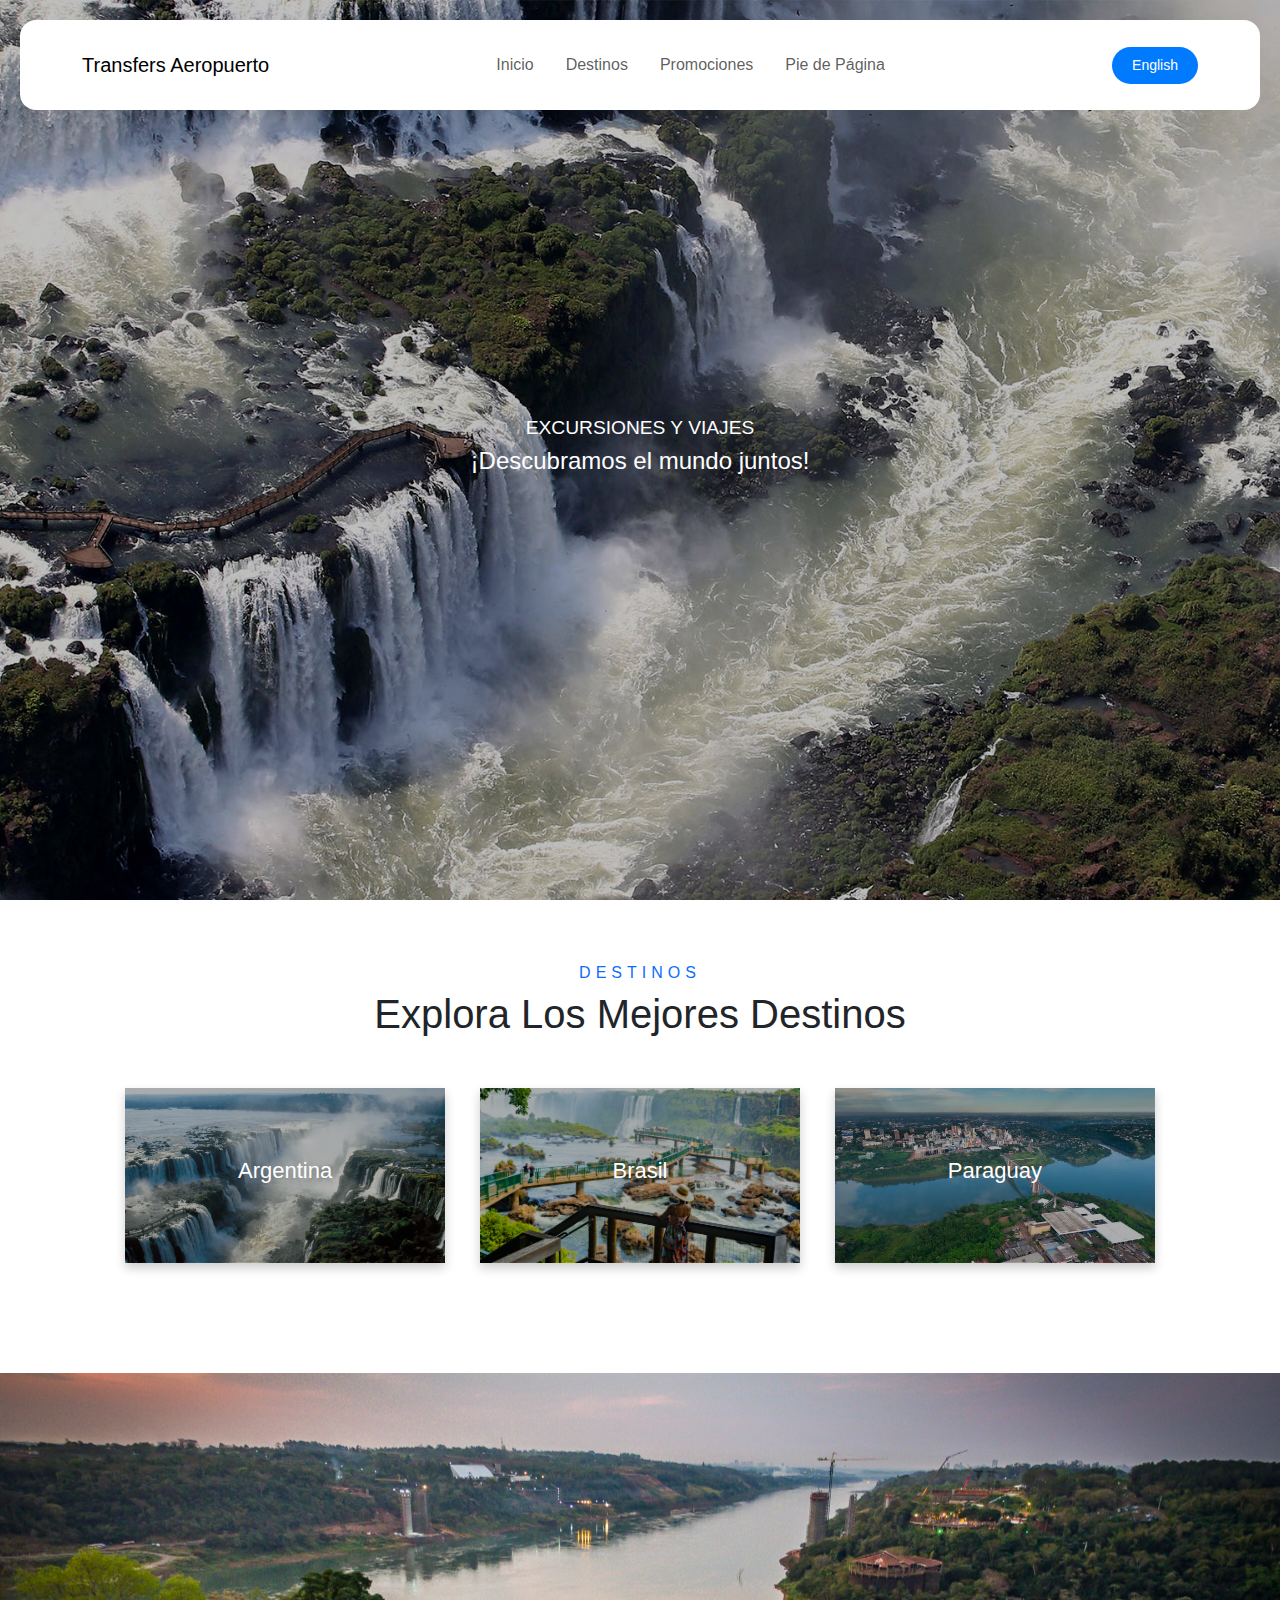
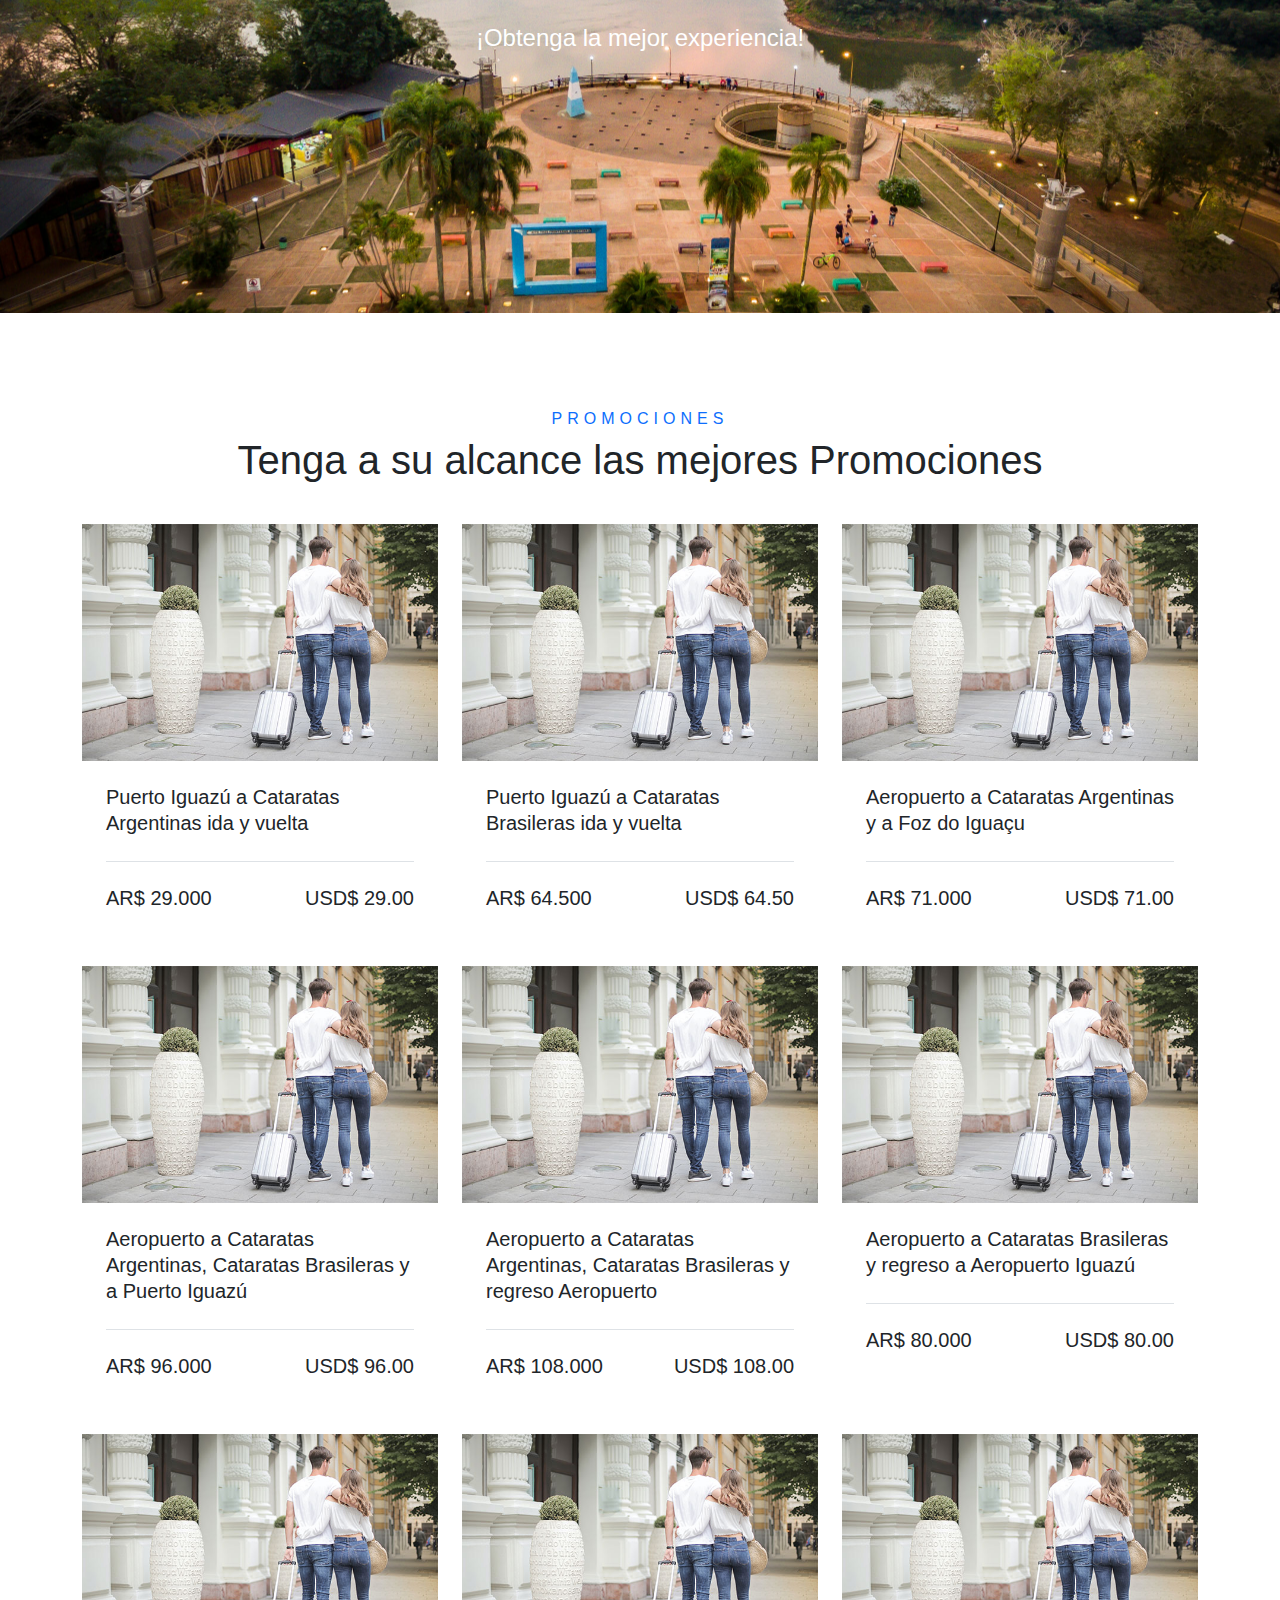
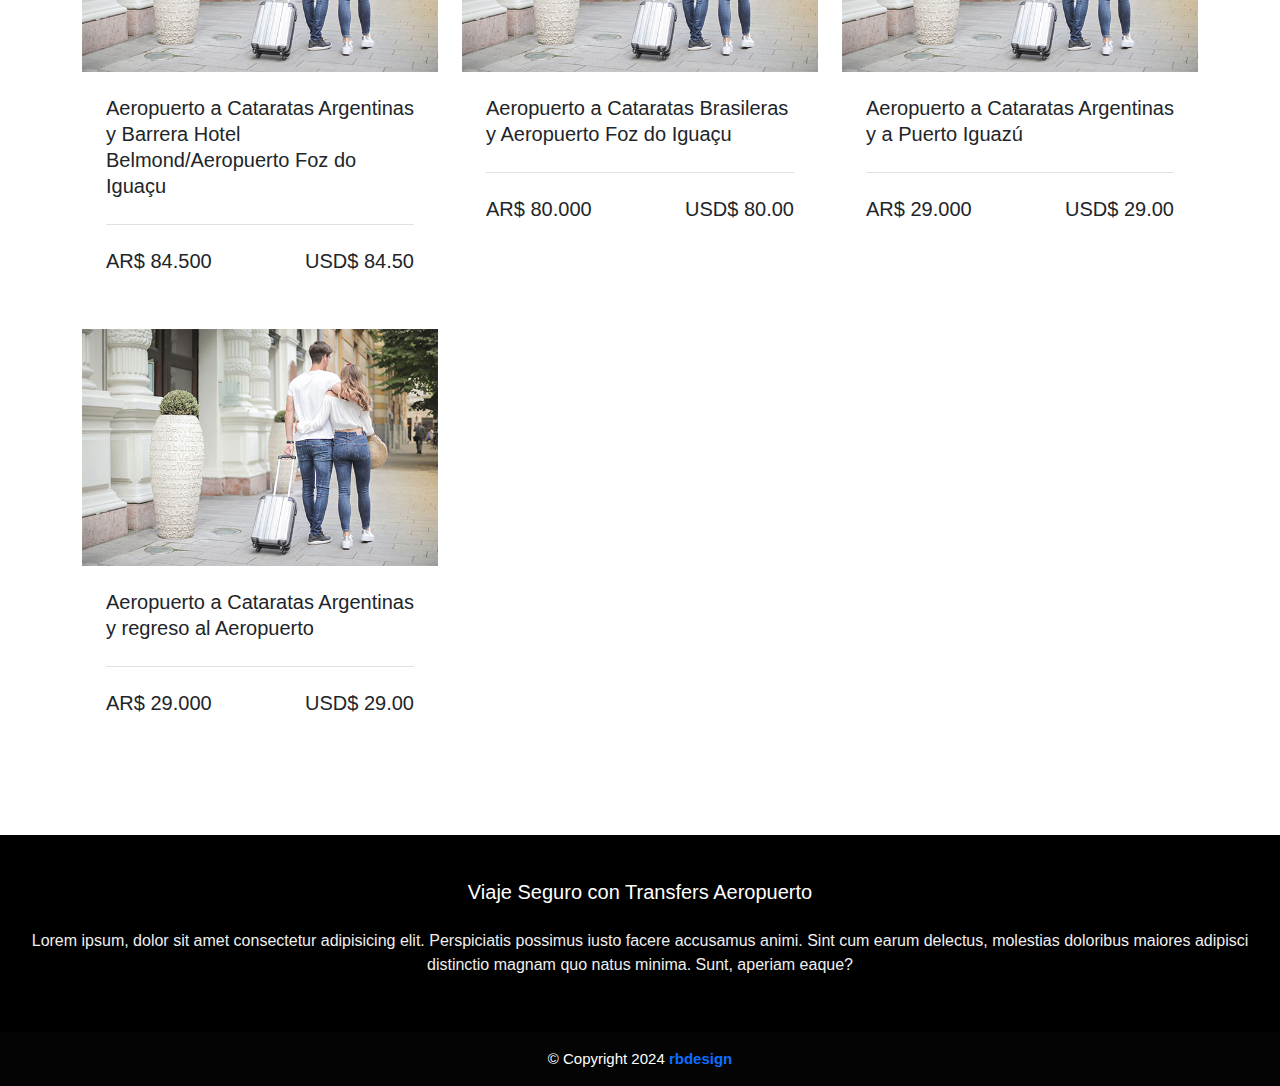
==== commit df72339e: "." ====
--- a/index.html
+++ b/index.html
@@ -31,16 +31,15 @@
         <div class="container">
             <a class="navbar-brand me-auto flex-column" href="index.html">Transfers Aeropuerto</a>
 
-            <div class="offcanvas bg-transparent offcanvas-end" tabindex="-1" id="offcanvasNavbar"
-                aria-labelledby="offcanvasNavbarLabel">
+            <div class="offcanvas offcanvas-start" data-bs-toggle="offcanvas" tabindex="-1" id="offcanvasNavbar" aria-labelledby="offcanvasNavbarLabel">
 
                 <div class="offcanvas-header">
                     <h4 class="offcanvas-title" id="offcanvasNavbarLabel">Transfers Aeropuerto</h4>
-                    <button type="button" class="btn-close btn-close-white shadow-none border-0"
-                        data-bs-dismiss="offcanvas" aria-label="Close"></button>
-                </div>
-
-                <div class="offcanvas-body d-flex">
+                    <button type="button" class="btn-close btn-close-white shadow-none border-0" data-bs-dismiss="offcanvas" aria-label="Close"></button>
+                    <!-- Cerrar menu automaticamente data-bs-dismiss="offcanvas" -->
+                </div>
+
+                <div class="offcanvas-body sidebar-body d-flex">
                     <ul class="navbar-nav justify-content-center align-items-center flex-grow-1">
                         <li class="nav-item">
                             <a class="nav-link nav-link-white mx-lg-2" href="#">Inicio</a>
@@ -308,7 +307,9 @@
     <!-- Link Bootstrap JS-->
     <script src="https://cdn.jsdelivr.net/npm/bootstrap@5.3.3/dist/js/bootstrap.bundle.min.js"
         integrity="sha384-YvpcrYf0tY3lHB60NNkmXc5s9fDVZLESaAA55NDzOxhy9GkcIdslK1eN7N6jIeHz"
-        crossorigin="anonymous"></script>
+        crossorigin="anonymous">
+    </script>
+
 </body>
 
 </html>--- a/navbar.css
+++ b/navbar.css
@@ -80,19 +80,18 @@
     .offcanvas{
         backdrop-filter: blur(5px);
     }
-
-    .offcanvas-body a{
-        color: #fff;
-    }
-
-    .offcanvas-header h4{
-        color: #fff;
-    }
 }
 
 .hero-section{
-    background: url(./img/fondo-2.jpg) no-repeat center;
-    background-size: cover;
+    background-image: linear-gradient(
+        0deg,
+        rgba(0,0,0,0.25),
+        rgba(0,0,0,0.25)
+    ) 
+    ,url(img/fondo-2.jpg);
+    background-size: cover;
+    background-repeat: no-repeat;
+    background-position: center;
     width: 100%;
     height: 100vh;
 }
@@ -123,8 +122,15 @@
 
 
 .hero-section-1{
-    background: url(./img/destinos-arg.jpg) no-repeat center;
-    background-size: cover;
+    background-image: linear-gradient(
+        0deg,
+        rgba(0,0,0,0.25),
+        rgba(0,0,0,0.25)
+    ) 
+    ,url(img/destinos-arg.jpg);
+    background-size: cover;
+    background-repeat: no-repeat;
+    background-position: center;
     width: 100%;
     height: 100vh;
 }
@@ -155,8 +161,15 @@
 
 
 .hero-section-2{
-    background: url(./img/destinos-br.jpeg) no-repeat center;
-    background-size: cover;
+    background-image: linear-gradient(
+        0deg,
+        rgba(0,0,0,0.25),
+        rgba(0,0,0,0.25)
+    ) 
+    ,url(img/destinos-br.jpeg);
+    background-size: cover;
+    background-repeat: no-repeat;
+    background-position: center;
     width: 100%;
     height: 100vh;
 }
@@ -187,8 +200,15 @@
 
 
 .hero-section-3{
-    background: url(./img/destinos-py.jpg) no-repeat center;
-    background-size: cover;
+    background-image: linear-gradient(
+        0deg,
+        rgba(0,0,0,0.25),
+        rgba(0,0,0,0.25)
+    ) 
+    ,url(img/destinos-py.jpg);
+    background-size: cover;
+    background-repeat: no-repeat;
+    background-position: center;
     width: 100%;
     height: 100vh;
 }
